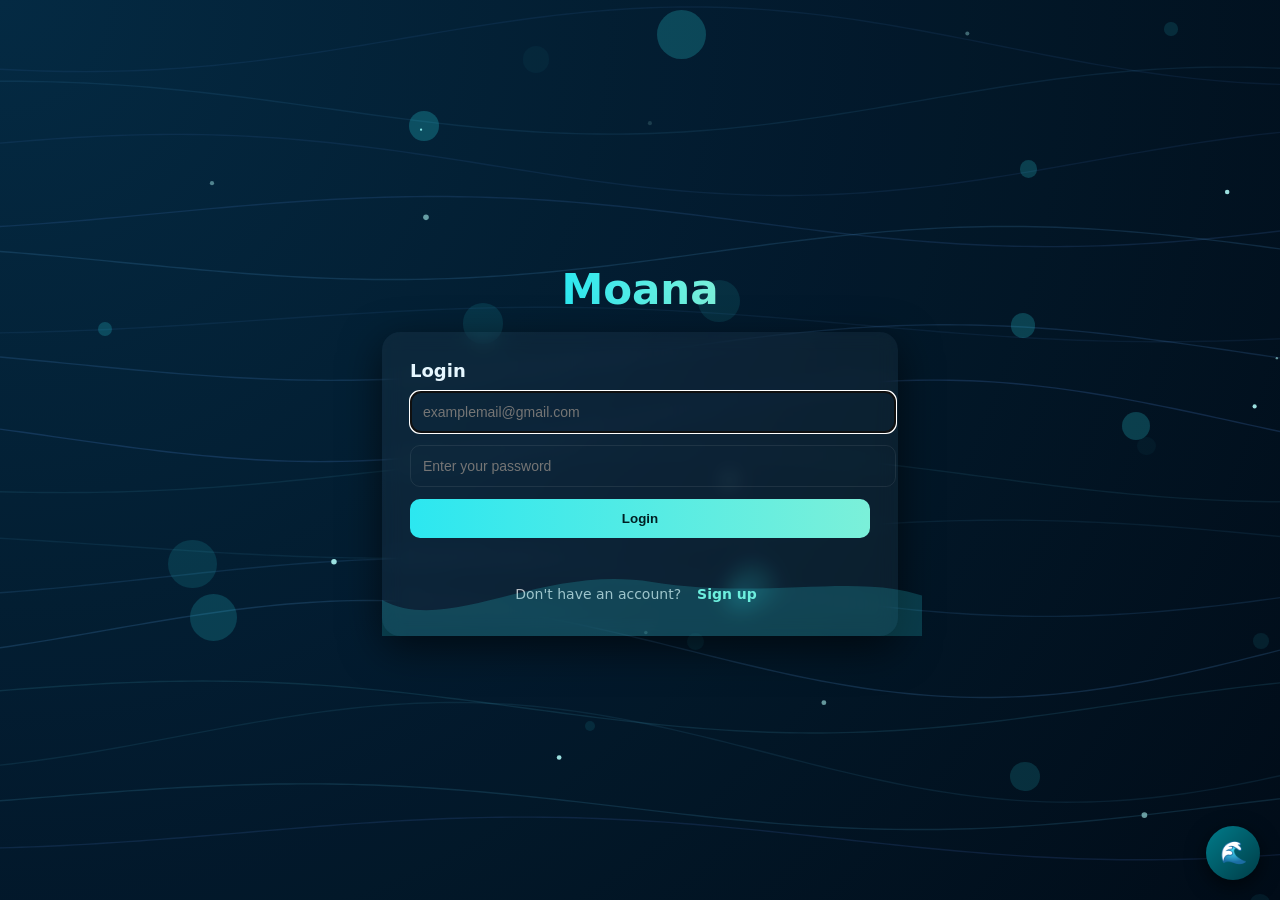
==== index (1).html @ 5670f85c "Add files via upload" ====
<!doctype html>
<html lang="en">
<head>
  <meta charset="utf-8" />
  <meta name="viewport" content="width=device-width,initial-scale=1" />
  <title>Samudra — Login & Home</title>
  <style>
    
  </style>

  <link rel="stylesheet" href="style.css"/>
</head>
<body>
  <canvas id="currents"></canvas>
  <div id="bubbles" aria-hidden="true"></div>

  <!-- LOGIN PAGE -->
  <div id="login-page">
    <div class="title">Moana</div>
    <div class="login-card" role="dialog" aria-label="Authentication">
      <div id="auth-title" class="auth-title">Login</div>
      <form id="auth-form" autocomplete="on" novalidate>
        <input id="username" type="text" placeholder="Your username" style="display:none" autocomplete="username" />
        <input id="email" type="email" placeholder="examplemail@gmail.com" required autocomplete="email" />
        <input id="password" type="password" placeholder="Enter your password" required autocomplete="new-password" />
        <input id="confirm-password" type="password" placeholder="Confirm password" style="display:none" autocomplete="new-password" />
        <button id="auth-btn" type="submit">Login</button>
      </form>
      <div id="login-feedback" class="login-info" role="status" aria-live="polite"></div>
      <div class="switch-mode">
        <span id="switch-text">Don't have an account?</span>
        <button id="switch-btn" type="button">Sign up</button>
      </div>
      <svg class="wave" viewBox="0 0 1200 200" preserveAspectRatio="none"><path d="M0,120 C150,200 350,40 600,80 C850,120 1050,60 1200,110 L1200,200 L0,200 Z"></path></svg>
    </div>
  </div>

  <!-- HOME PAGE -->
  <div id="home-page">
    <nav class="sidebar">
      <button id="btn-home">🏠 Home</button>
      <button id="btn-profile">👤 Profile</button>
      <button id="globe-btn">🌍 Globe</button>
      <button id="logout-btn">🚪 Logout</button>
    </nav>
    <main class="main">
      <section class="chat-container">
        <div id="welcome" class="welcome">Welcome —</div>
        <div id="messages" class="messages"></div>
        <div class="input-row">
          <input id="chat-input" placeholder="Ask something about ARGO floats..."/>
          <button id="send-btn" type="button">Send</button>
        </div>
      </section>
    </main>
    <div id="map-panel">
      <iframe id="map-iframe" src="https://www.openstreetmap.org/export/embed.html" title="Map"></iframe>
    </div>
  </div>

  <!-- Profile Modal -->
  <div id="profile-modal">
    <h2>Your Profile</h2>
    <div id="profile-info"></div>
    <button id="close-profile">Close</button>
  </div>

  <!-- Dive Mode Button -->
  <button id="dive-btn" title="Dive Mode">🌊</button>

  <audio id="ocean-audio" loop>
    <source src="whale-waves.mp3" type="audio/mpeg" />
  </audio>

  <script src="script.js">
    /* BUBBLES */
    
  </script>
  
</body>
</html>
---- style.css ----
:root{
      --bg-1:#020d1a; --bg-2:#052c46; --accent:#2ce7f0; --accent-2:#7bf0d9;
      --muted:rgba(255,255,255,0.7);
      font-family:Inter,system-ui,-apple-system,Segoe UI,Roboto,'Helvetica Neue',Arial;
    }
    html,body{height:100%;margin:0;background:radial-gradient(circle at top left,var(--bg-2),var(--bg-1));color:#e6f7ff;overflow:hidden}

    /* Bubbles */
    #bubbles{position:fixed;inset:0;z-index:0;pointer-events:none}
    .bubble{position:absolute;border-radius:50%;background:rgba(44,231,240,0.28);animation:float 12s infinite ease-in-out}
    @keyframes float{0%{transform:translateY(100vh) scale(0.5);opacity:0}20%{opacity:1}100%{transform:translateY(-10vh) scale(1);opacity:0}}

    /* Ocean Currents Canvas */
    #currents{position:fixed;inset:0;z-index:0;pointer-events:none}

    /* Login */
    #login-page{position:relative;z-index:1;height:100%;display:flex;align-items:center;justify-content:center;flex-direction:column}
    .title{font-size:42px;font-weight:800;margin-bottom:18px;background:linear-gradient(90deg,var(--accent),var(--accent-2));-webkit-background-clip:text;-webkit-text-fill-color:transparent}
    .login-card{width:460px;background:rgba(255,255,255,0.04);backdrop-filter:blur(10px);border-radius:18px;padding:28px;box-shadow:0 12px 40px rgba(0,0,0,0.6);position:relative;overflow:visible}
    .auth-title{font-size:18px;font-weight:700;margin-bottom:10px}
    .login-card input{width:100%;padding:12px;border-radius:10px;border:1px solid rgba(255,255,255,0.08);background:transparent;color:inherit;margin-bottom:12px;font-size:14px}
    .login-card button{width:100%;padding:12px;border-radius:10px;border:none;background:linear-gradient(90deg,var(--accent),var(--accent-2));color:#001f23;font-weight:700;cursor:pointer}
    .login-info{color:var(--muted);font-size:13px;margin-top:10px;text-align:center;min-height:22px}
    .fb-error{color:#ff8b8b}
    .fb-success{color:#9ff6f3}

    .switch-mode{margin-top:10px;color:var(--muted);font-size:14px;text-align:center;display:flex;justify-content:center;gap:8px;align-items:center}
    .switch-mode button{all:unset;cursor:pointer;color:var(--accent-2);font-weight:700;padding:6px 8px;border-radius:6px}
    .switch-mode button:hover{background:rgba(123,240,217,0.06);text-decoration:underline}

    .wave{position:absolute;left:0;right:0;bottom:0;height:90px;pointer-events:none;z-index:0}
    .wave path{fill:rgba(44,231,240,0.18);animation:waveMove 8s linear infinite}
    @keyframes waveMove{from{transform:translateX(0)}to{transform:translateX(-220px)}}

    /* Home */
    #home-page{display:none;height:100%;width:100%;position:relative;z-index:2}
    .sidebar{position:fixed;left:0;top:0;bottom:0;width:180px;background:rgba(255,255,255,0.04);backdrop-filter:blur(8px);padding:28px 16px;display:flex;flex-direction:column;gap:18px}
    .sidebar button{background:none;border:none;color:#e6f7ff;text-align:left;padding:10px;border-radius:8px;cursor:pointer;font-size:15px;position:relative;overflow:hidden}
    .sidebar button:hover{background:rgba(255,255,255,0.02)}

    .main{margin-left:200px;height:100%;display:flex;align-items:center;justify-content:center;padding:24px}
    .chat-container{width:78%;height:82%;background:rgba(255,255,255,0.06);backdrop-filter: blur(10px);border-radius:18px;padding:18px;display:flex;flex-direction:column;box-shadow:0 10px 30px rgba(0,0,0,0.6)}
    .welcome{font-weight:600;margin-bottom:8px;color:var(--muted)}
    .messages{flex:1;overflow:auto;padding:10px}
    .msg{display:block;max-width:72%;padding:10px 14px;border-radius:12px;margin:8px 0;word-break:break-word}
    .ai-msg{background:rgba(255,255,255,0.12);color:#e6f7ff;margin-right:auto}
    .user-msg{background:linear-gradient(90deg,var(--accent),var(--accent-2));color:#001f23;margin-left:auto;box-shadow:0 6px 18px rgba(44,231,240,0.12)}
    .input-row{display:flex;gap:10px;margin-top:12px}
    .input-row input{flex:1;padding:12px;border-radius:10px;border:1px solid rgba(255,255,255,0.08);background:transparent;color:inherit}
    .input-row button{padding:12px 18px;border-radius:10px;border:none;background:linear-gradient(90deg,var(--accent),var(--accent-2));color:#001f23;cursor:pointer;position:relative;overflow:hidden}

    #map-panel{position:fixed;right:20px;bottom:20px;width:0;height:0;border-radius:12px;overflow:hidden;background:rgba(0,0,0,0.45);transition:all .45s ease;box-shadow:0 10px 30px rgba(0,0,0,0.6)}
    #map-panel.expanded{width:420px;height:320px;padding:8px}
    #map-iframe{width:100%;height:100%;border:0}

    /* Profile modal */
    #profile-modal{display:none;position:fixed;top:50%;left:50%;transform:translate(-50%,-50%);background:rgba(255,255,255,0.06);backdrop-filter:blur(12px);padding:22px;border-radius:16px;box-shadow:0 10px 30px rgba(0,0,0,0.6);color:#e6f7ff;text-align:center;z-index:5}
    #profile-modal h2{margin:0 0 12px;font-size:20px}
    #profile-modal button{margin-top:12px;padding:8px 14px;border:none;border-radius:8px;background:linear-gradient(90deg,var(--accent),var(--accent-2));color:#001f23;cursor:pointer;font-weight:600}

    /* Dive Mode button */
    #dive-btn{position:fixed;bottom:20px;right:20px;z-index:10;width:54px;height:54px;border-radius:50%;border:none;background:linear-gradient(135deg,#007b8a,#003d47);color:#e6f7ff;font-size:22px;cursor:pointer;box-shadow:0 6px 20px rgba(0,0,0,0.6)}
    body.dive-mode{background:#000010!important}
    body.dive-mode .bubble{animation-duration:6s!important}
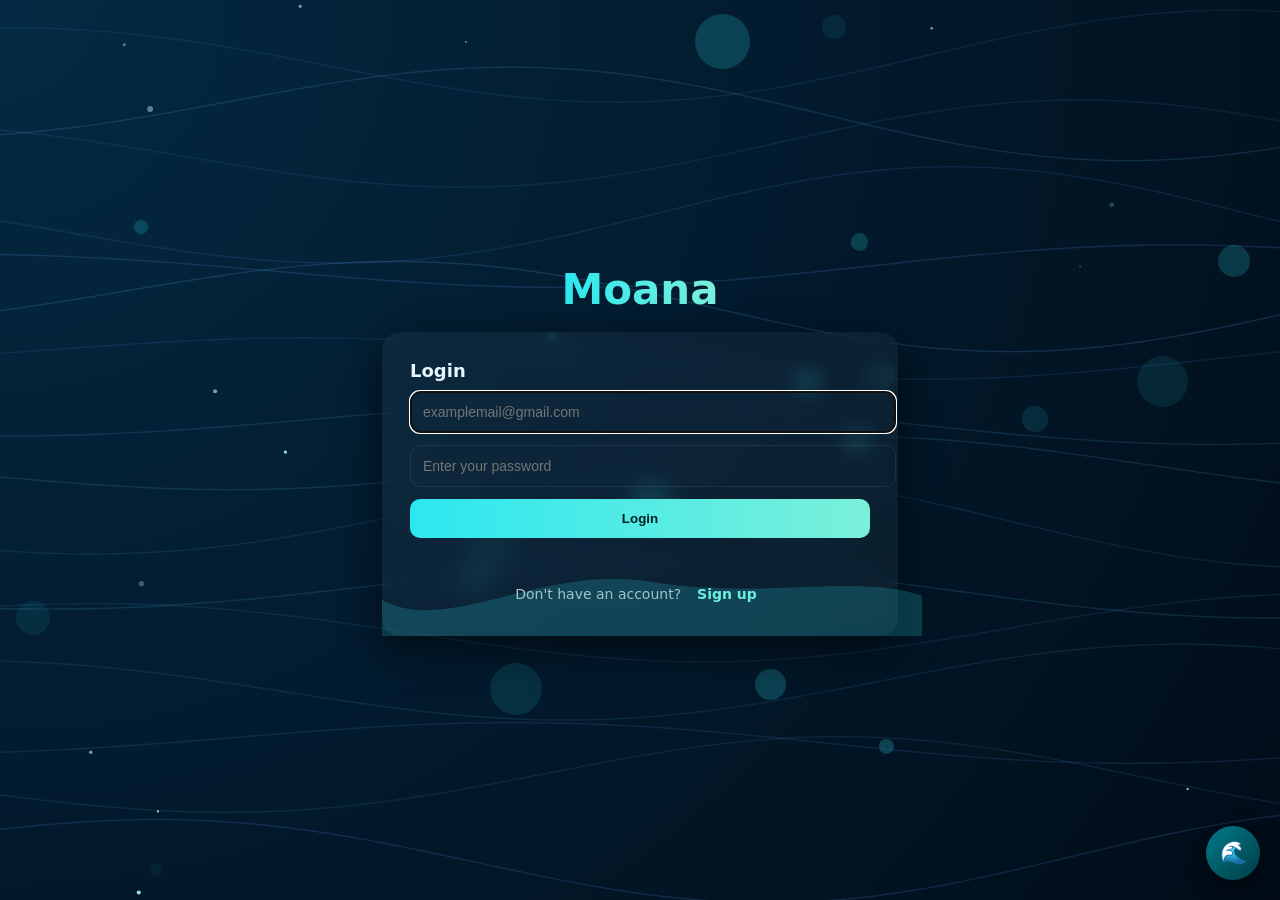
==== commit 3caf6160: "Update index (1).html" ====
--- a/index (1).html
+++ b/index (1).html
@@ -3,7 +3,7 @@
 <head>
   <meta charset="utf-8" />
   <meta name="viewport" content="width=device-width,initial-scale=1" />
-  <title>Samudra — Login & Home</title>
+  <title>Login & Home</title>
   <style>
     
   </style>
